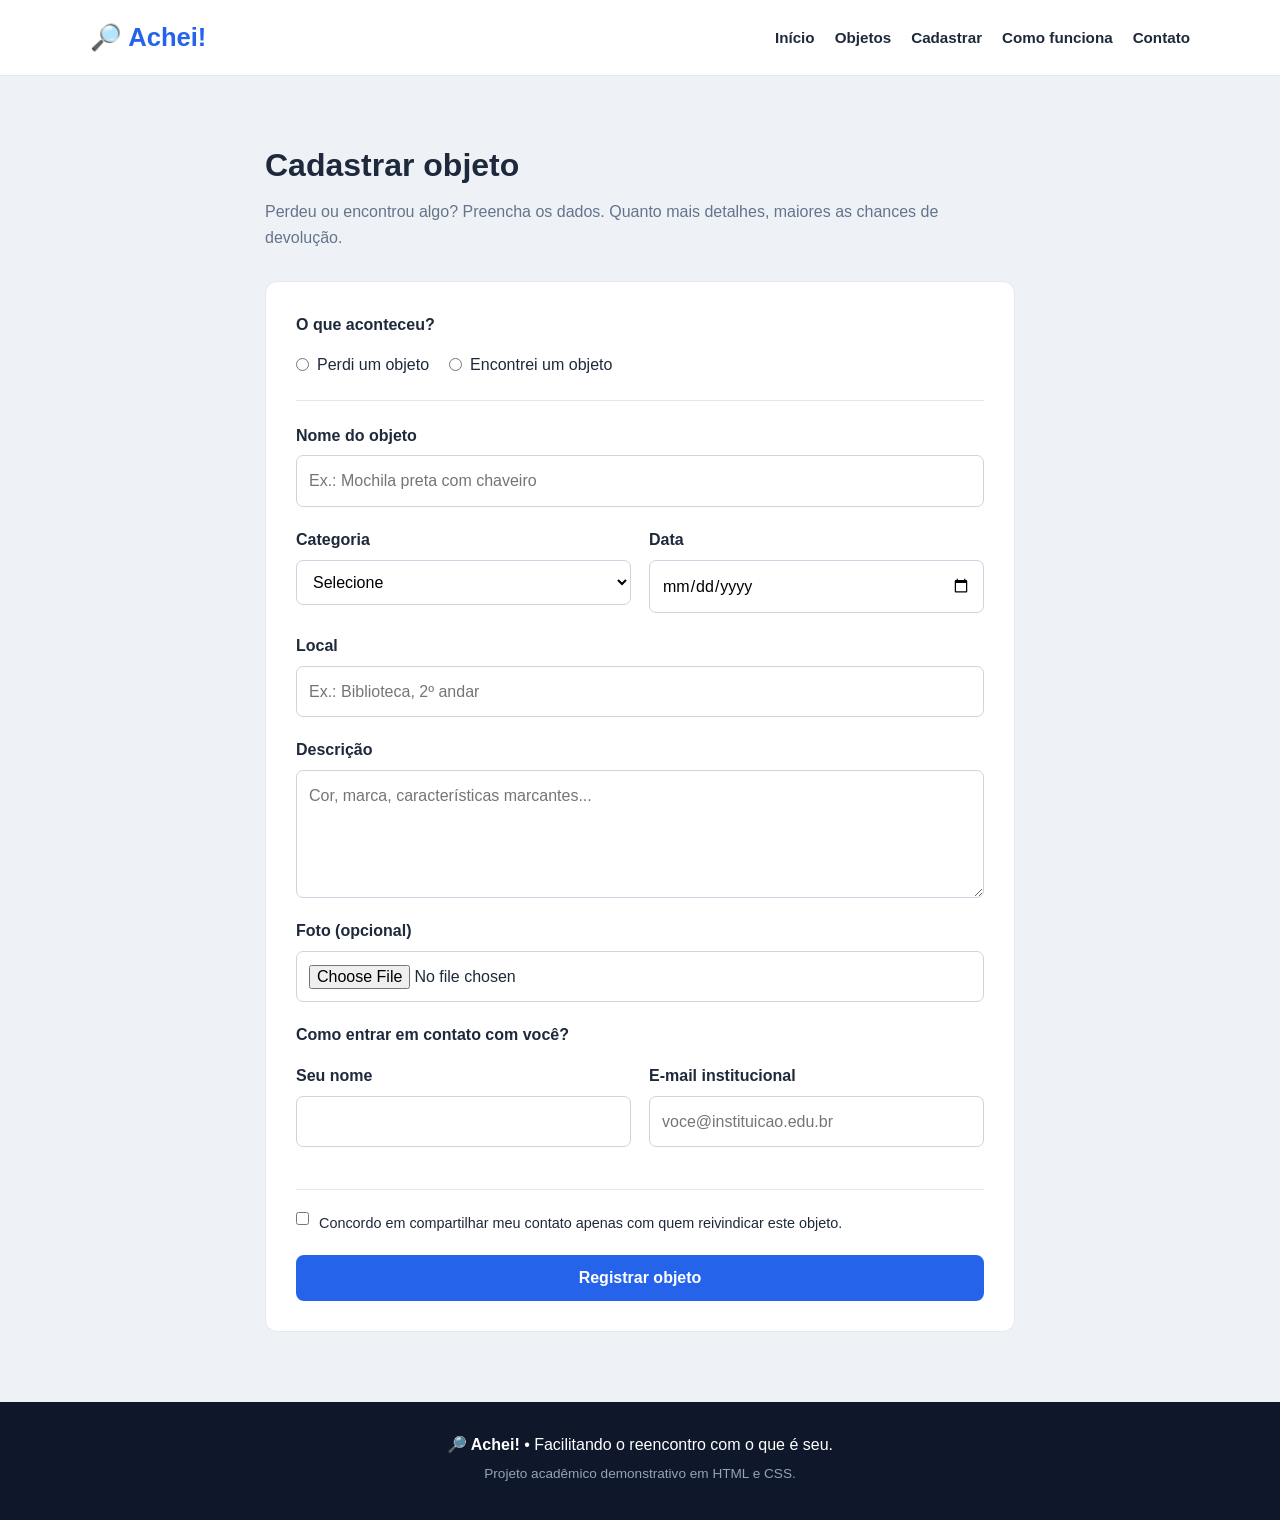
==== html/cadastrar.html @ c8e10670 "organizando e finalizando paginas" ====
<!DOCTYPE html>
<html lang="pt-BR">
<head>
    <meta charset="UTF-8">
    <meta name="viewport" content="width=device-width, initial-scale=1.0">
    <title>Achei! | Cadastrar objeto</title>
    <link rel="stylesheet" href="../css/style.css">
</head>
<body>

    <header class="topo">
        <div class="wrap topo__linha">
            <a class="marca" href="index.html">🔎 Achei!</a>

            <nav aria-label="Menu principal">
                <ul class="menu">
                    <li><a href="index.html">Início</a></li>
                    <li><a href="objetos.html">Objetos</a></li>
                    <li><a href="cadastrar.html">Cadastrar</a></li>
                    <li><a href="como-funciona.html">Como funciona</a></li>
                    <li><a href="contato.html">Contato</a></li>
                </ul>
            </nav>
        </div>
    </header>

    <main>
        <section class="bloco bloco--cinza">
            <div class="wrap estreito">
                <h2>Cadastrar objeto</h2>

                <p class="intro">
                    Perdeu ou encontrou algo? Preencha os dados.
                    Quanto mais detalhes, maiores as chances de devolução.
                </p>

                <form class="formulario" action="#" method="post" enctype="multipart/form-data">

                    <fieldset class="grupo">
                        <legend>O que aconteceu?</legend>

                        <div class="opcoes">
                            <label class="opcao">
                                <input type="radio" name="situacao" value="perdido" required>
                                Perdi um objeto
                            </label>

                            <label class="opcao">
                                <input type="radio" name="situacao" value="encontrado">
                                Encontrei um objeto
                            </label>
                        </div>
                    </fieldset>

                    <div class="campo">
                        <label for="objeto">Nome do objeto</label>
                        <input type="text" id="objeto" name="objeto"
                            placeholder="Ex.: Mochila preta com chaveiro" required>
                    </div>

                    <div class="dupla">
                        <div class="campo">
                            <label for="categoria">Categoria</label>

                            <select id="categoria" name="categoria" required>
                                <option value="">Selecione</option>
                                <option>Eletrônicos</option>
                                <option>Documentos</option>
                                <option>Vestuário</option>
                                <option>Material escolar</option>
                                <option>Outros</option>
                            </select>
                        </div>

                        <div class="campo">
                            <label for="data">Data</label>
                            <input type="date" id="data" name="data" required>
                        </div>
                    </div>

                    <div class="campo">
                        <label for="local">Local</label>
                        <input type="text" id="local" name="local"
                            placeholder="Ex.: Biblioteca, 2º andar" required>
                    </div>

                    <div class="campo">
                        <label for="descricao">Descrição</label>
                        <textarea id="descricao" name="descricao" rows="4"
                            placeholder="Cor, marca, características marcantes..."
                            required></textarea>
                    </div>

                    <div class="campo">
                        <label for="foto">Foto (opcional)</label>
                        <input type="file" id="foto" name="foto" accept="image/*">
                    </div>

                    <fieldset class="grupo">
                        <legend>Como entrar em contato com você?</legend>

                        <div class="dupla">
                            <div class="campo">
                                <label for="nome">Seu nome</label>
                                <input type="text" id="nome" name="nome" required>
                            </div>

                            <div class="campo">
                                <label for="email">E-mail institucional</label>
                                <input type="email" id="email" name="email"
                                    placeholder="voce@instituicao.edu.br" required>
                            </div>
                        </div>
                    </fieldset>

                    <label class="consentimento">
                        <input type="checkbox" name="consentimento" required>
                        Concordo em compartilhar meu contato apenas com quem
                        reivindicar este objeto.
                    </label>

                    <button class="btn btn--cheio" type="submit">
                        Registrar objeto
                    </button>

                </form>
            </div>
        </section>
    </main>

    <footer class="rodape">
        <div class="wrap">
            <p><strong>🔎 Achei!</strong> • Facilitando o reencontro com o que é seu.</p>
            <p class="pequeno">Projeto acadêmico demonstrativo em HTML e CSS.</p>
        </div>
    </footer>

</body>
</html>
---- css/style.css ----
/* ===== Variáveis ===== */

:root {
    --principal: #2563eb;
    --principal-escuro: #1d4ed8;
    --fundo: #f8fafc;
    --cinza: #e2e8f0;
    --texto: #1e293b;
    --texto-claro: #64748b;
    --branco: #ffffff;
    --verde: #16a34a;
    --vermelho: #dc2626;
    --raio: 12px;
}

/* ===== Configurações gerais ===== */

* {
    margin: 0;
    padding: 0;
    box-sizing: border-box;
}

html {
    scroll-behavior: smooth;
}

body {
    font-family: Arial, Helvetica, sans-serif;
    background: var(--fundo);
    color: var(--texto);
    line-height: 1.6;
}

a {
    text-decoration: none;
    color: inherit;
}

ul {
    list-style: none;
}

.wrap {
    width: min(1100px, 90%);
    margin: auto;
}

.estreito {
    max-width: 750px;
}

.bloco {
    padding: 70px 0;
}

.bloco--cinza {
    background: #eef2f7;
}

h1, h2, h3 {
    line-height: 1.2;
}

h2 {
    font-size: 2rem;
    margin-bottom: 15px;
}

.intro {
    color: var(--texto-claro);
    margin-bottom: 30px;
}

/* ===== Cabeçalho ===== */

.topo {
    background: var(--branco);
    border-bottom: 1px solid var(--cinza);
    position: sticky;
    top: 0;
    z-index: 10;
}

.topo__linha {
    min-height: 75px;
    display: flex;
    align-items: center;
    justify-content: space-between;
    gap: 20px;
}

.marca {
    font-size: 1.6rem;
    font-weight: bold;
    color: var(--principal);
}

.menu {
    display: flex;
    align-items: center;
    flex-wrap: wrap;
    gap: 20px;
}

.menu a {
    font-weight: bold;
    font-size: 0.95rem;
    transition: color 0.2s;
}

.menu a:hover {
    color: var(--principal);
}

/* ===== Botões ===== */

.btn {
    display: inline-block;
    background: var(--principal);
    color: var(--branco);
    padding: 12px 22px;
    border-radius: 8px;
    font-weight: bold;
    border: 2px solid var(--principal);
    cursor: pointer;
    transition: 0.2s;
}

.btn:hover {
    background: var(--principal-escuro);
    border-color: var(--principal-escuro);
}

.btn--vazado {
    background: transparent;
    color: var(--principal);
}

.btn--vazado:hover {
    background: var(--principal);
    color: var(--branco);
}

.btn--mini {
    padding: 9px 14px;
    font-size: 0.85rem;
}

.btn--cheio {
    width: 100%;
    font-size: 1rem;
}

/* ===== Página inicial ===== */

.hero {
    padding: 90px 0;
    background: linear-gradient(135deg, #eff6ff, #dbeafe);
}

.hero__grade {
    display: grid;
    grid-template-columns: 1.4fr 1fr;
    align-items: center;
    gap: 50px;
}

.etiqueta {
    color: var(--principal);
    font-weight: bold;
    margin-bottom: 15px;
}

.hero h1 {
    font-size: clamp(2.2rem, 5vw, 3.7rem);
    margin-bottom: 20px;
}

.hero h1 em {
    color: var(--principal);
    font-style: normal;
}

.lead {
    font-size: 1.1rem;
    color: var(--texto-claro);
    max-width: 600px;
    margin-bottom: 25px;
}

.acoes {
    display: flex;
    flex-wrap: wrap;
    gap: 12px;
}

.hero__cards {
    display: grid;
    grid-template-columns: 1fr 1fr;
    gap: 15px;
}

.hero__cards li {
    background: var(--branco);
    padding: 25px 15px;
    border-radius: var(--raio);
    box-shadow: 0 5px 20px rgba(0, 0, 0, 0.06);
    text-align: center;
    font-size: 2rem;
}

.hero__cards span {
    display: block;
    font-size: 1rem;
    font-weight: bold;
    margin-top: 8px;
}

/* ===== Painel e filtros ===== */

.painel {
    background: var(--branco);
    padding: 25px;
    border-radius: var(--raio);
    border: 1px solid var(--cinza);
}

.filtro {
    border: 0;
    border-bottom: 1px solid var(--cinza);
    padding: 0 0 18px;
    margin-bottom: 20px;
}

.filtro legend {
    font-weight: bold;
    margin-bottom: 12px;
}

.filtro input {
    position: absolute;
    opacity: 0;
    pointer-events: none;
}

.filtro label {
    display: inline-block;
    padding: 7px 13px;
    margin: 3px;
    border: 1px solid var(--cinza);
    border-radius: 20px;
    cursor: pointer;
    font-size: 0.9rem;
}

.filtro input:checked + label {
    background: var(--principal);
    color: var(--branco);
    border-color: var(--principal);
}

/* ===== Cartões de objetos ===== */

.grade {
    display: grid;
    grid-template-columns: repeat(2, 1fr);
    gap: 20px;
}

.item {
    border: 1px solid var(--cinza);
    padding: 22px;
    border-radius: var(--raio);
    background: var(--branco);
    display: flex;
    flex-direction: column;
    gap: 12px;
}

.item__topo {
    display: flex;
    justify-content: space-between;
    align-items: center;
    gap: 10px;
    font-size: 0.85rem;
    color: var(--texto-claro);
}

.tag {
    padding: 5px 10px;
    border-radius: 20px;
    font-weight: bold;
}

.tag--perdido {
    background: #fee2e2;
    color: #b91c1c;
}

.tag--encontrado {
    background: #dcfce7;
    color: #15803d;
}

.item__emoji {
    font-size: 2.5rem;
}

.item h3 {
    font-size: 1.2rem;
}

.item p {
    color: var(--texto-claro);
}

.meta {
    display: flex;
    flex-direction: column;
    gap: 5px;
    font-size: 0.9rem;
}

.contato {
    color: var(--principal);
    font-weight: bold;
    margin-top: 5px;
}

.contato:hover {
    text-decoration: underline;
}

.aviso {
    color: var(--texto-claro);
    font-size: 0.9rem;
    margin-top: 20px;
}

/* ===== Status dos objetos ===== */

.chk {
    position: absolute;
    opacity: 0;
}

.selo-status {
    font-size: 0.85rem;
    font-weight: bold;
}

.status--aberto {
    color: var(--verde);
}

.status--resolvido {
    color: var(--texto-claro);
    display: none;
}

.resolver {
    cursor: pointer;
    font-size: 0.85rem;
    font-weight: bold;
    color: var(--principal);
}

.txt-resolvido {
    display: none;
}

.item:has(.chk:checked) .status--aberto {
    display: none;
}

.item:has(.chk:checked) .status--resolvido {
    display: inline;
}

.item:has(.chk:checked) .txt-aberto {
    display: none;
}

.item:has(.chk:checked) .txt-resolvido {
    display: inline;
}

/* ===== Lógica dos filtros em CSS ===== */

.painel:has(#t-perdido:checked)
.item:not([data-tipo="perdido"]) {
    display: none;
}

.painel:has(#t-encontrado:checked)
.item:not([data-tipo="encontrado"]) {
    display: none;
}

.painel:has(#c-eletronicos:checked)
.item:not([data-cat="eletronicos"]) {
    display: none;
}

.painel:has(#c-documentos:checked)
.item:not([data-cat="documentos"]) {
    display: none;
}

.painel:has(#c-vestuario:checked)
.item:not([data-cat="vestuario"]) {
    display: none;
}

.painel:has(#c-material:checked)
.item:not([data-cat="material"]) {
    display: none;
}

.painel:has(#c-outros:checked)
.item:not([data-cat="outros"]) {
    display: none;
}

.painel:has(#s-aberto:checked)
.item:has(.chk:checked) {
    display: none;
}

.painel:has(#s-resolvido:checked)
.item:not(:has(.chk:checked)) {
    display: none;
}

/* ===== Formulário ===== */

.formulario {
    background: var(--branco);
    padding: 30px;
    border-radius: var(--raio);
    border: 1px solid var(--cinza);
}

.grupo {
    border: 0;
    border-bottom: 1px solid var(--cinza);
    padding-bottom: 22px;
    margin-bottom: 22px;
}

.grupo legend {
    font-weight: bold;
    margin-bottom: 15px;
}

.opcoes {
    display: flex;
    flex-wrap: wrap;
    gap: 20px;
}

.opcao {
    display: flex;
    align-items: center;
    gap: 8px;
}

.campo {
    display: flex;
    flex-direction: column;
    gap: 7px;
    margin-bottom: 20px;
    flex: 1;
}

.campo label {
    font-weight: bold;
}

.campo input,
.campo select,
.campo textarea {
    width: 100%;
    padding: 12px;
    border: 1px solid #cbd5e1;
    border-radius: 7px;
    font: inherit;
    background: var(--branco);
}

.campo input:focus,
.campo select:focus,
.campo textarea:focus {
    outline: 2px solid var(--principal);
    border-color: var(--principal);
}

.campo textarea {
    resize: vertical;
}

.dupla {
    display: flex;
    gap: 18px;
}

.consentimento {
    display: flex;
    align-items: flex-start;
    gap: 10px;
    margin: 20px 0;
    font-size: 0.9rem;
}

/* ===== Como funciona ===== */

.passos {
    display: grid;
    grid-template-columns: repeat(4, 1fr);
    gap: 18px;
    margin: 35px 0;
}

.passos li {
    background: var(--branco);
    border: 1px solid var(--cinza);
    padding: 22px;
    border-radius: var(--raio);
}

.num {
    display: inline-flex;
    width: 38px;
    height: 38px;
    align-items: center;
    justify-content: center;
    border-radius: 50%;
    background: var(--principal);
    color: var(--branco);
    font-weight: bold;
    margin-bottom: 15px;
}

.passos h3 {
    margin-bottom: 10px;
}

.passos p {
    color: var(--texto-claro);
    font-size: 0.95rem;
}

.dicas {
    background: #eff6ff;
    border-left: 4px solid var(--principal);
    padding: 22px;
    border-radius: 8px;
    margin-top: 30px;
}

.dicas h3 {
    margin-bottom: 12px;
}

.dicas ul {
    padding-left: 20px;
    list-style: disc;
}

.dicas li {
    margin-bottom: 8px;
}

/* ===== Perguntas frequentes ===== */

details {
    background: var(--branco);
    border: 1px solid var(--cinza);
    border-radius: 8px;
    padding: 18px;
    margin-bottom: 12px;
}

summary {
    font-weight: bold;
    cursor: pointer;
}

details p {
    color: var(--texto-claro);
    margin-top: 12px;
}

/* ===== Rodapé ===== */

.rodape {
    background: #0f172a;
    color: var(--branco);
    padding: 30px 0;
    text-align: center;
}

.rodape p {
    margin-bottom: 5px;
}

.pequeno {
    color: #94a3b8;
    font-size: 0.85rem;
}

/* ===== Acessibilidade ===== */

.pular {
    position: absolute;
    left: -9999px;
}

.pular:focus {
    position: static;
    display: inline-block;
    padding: 10px;
    background: var(--principal);
    color: var(--branco);
}

/* ===== Responsividade ===== */

@media (max-width: 800px) {
    .topo__linha {
        flex-direction: column;
        padding: 15px 0;
    }

    .menu {
        justify-content: center;
        gap: 12px;
    }

    .hero__grade {
        grid-template-columns: 1fr;
    }

    .passos {
        grid-template-columns: repeat(2, 1fr);
    }
}

@media (max-width: 550px) {
    .grade {
        grid-template-columns: 1fr;
    }

    .passos {
        grid-template-columns: 1fr;
    }

    .dupla {
        flex-direction: column;
        gap: 0;
    }

    .hero {
        padding: 55px 0;
    }

    .bloco {
        padding: 45px 0;
    }

    .acoes {
        flex-direction: column;
    }

    .acoes .btn {
        text-align: center;
    }

    .menu {
        gap: 10px;
    }

    .menu a {
        font-size: 0.85rem;
    }

    .formulario {
        padding: 20px;
    }
}
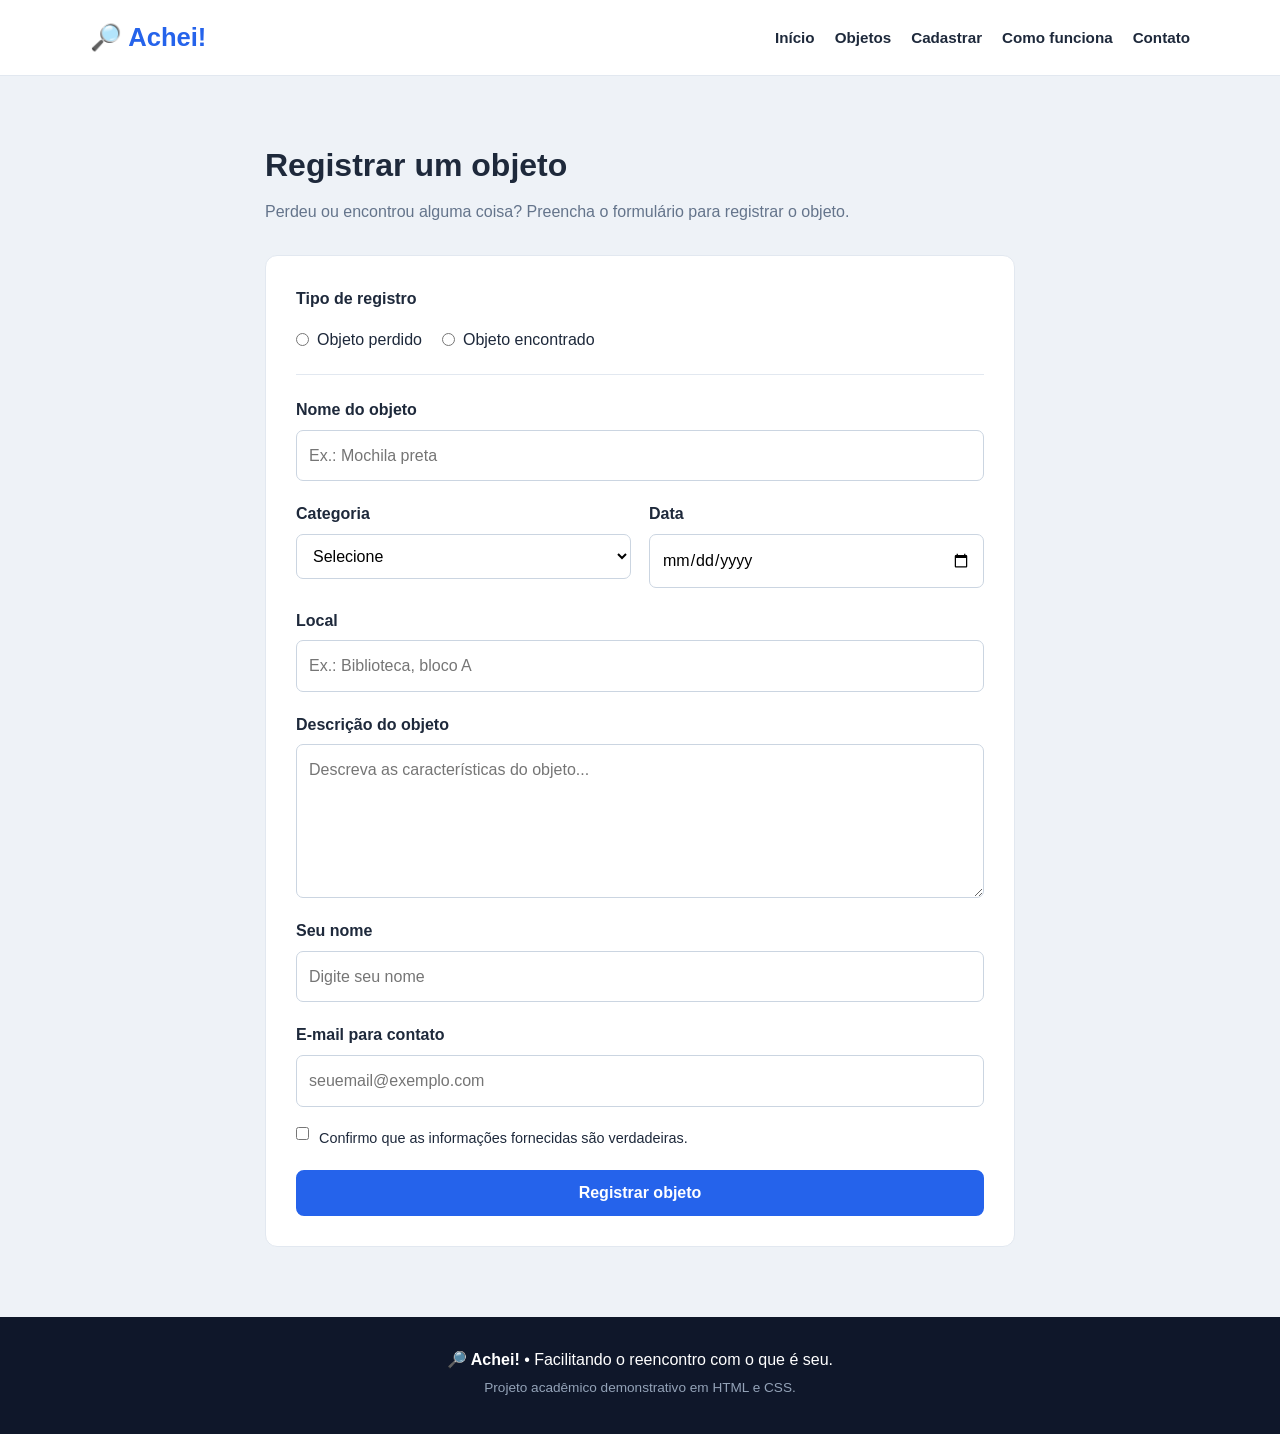
==== commit 4af2e58e: "refactor: atualiza formulario de registro em cadastrar.html" ====
--- a/html/cadastrar.html
+++ b/html/cadastrar.html
@@ -3,7 +3,7 @@
 <head>
     <meta charset="UTF-8">
     <meta name="viewport" content="width=device-width, initial-scale=1.0">
-    <title>Achei! | Cadastrar objeto</title>
+    <title>Achei! | Registrar objeto</title>
     <link rel="stylesheet" href="../css/style.css">
 </head>
 <body>
@@ -12,7 +12,7 @@
         <div class="wrap topo__linha">
             <a class="marca" href="index.html">🔎 Achei!</a>
 
-            <nav aria-label="Menu principal">
+            <nav>
                 <ul class="menu">
                     <li><a href="index.html">Início</a></li>
                     <li><a href="objetos.html">Objetos</a></li>
@@ -27,35 +27,40 @@
     <main>
         <section class="bloco bloco--cinza">
             <div class="wrap estreito">
-                <h2>Cadastrar objeto</h2>
+
+                <h2>Registrar um objeto</h2>
 
                 <p class="intro">
-                    Perdeu ou encontrou algo? Preencha os dados.
-                    Quanto mais detalhes, maiores as chances de devolução.
+                    Perdeu ou encontrou alguma coisa?
+                    Preencha o formulário para registrar o objeto.
                 </p>
 
-                <form class="formulario" action="#" method="post" enctype="multipart/form-data">
+                <form class="formulario" action="confirmacao.html" method="get">
 
                     <fieldset class="grupo">
-                        <legend>O que aconteceu?</legend>
+                        <legend>Tipo de registro</legend>
 
                         <div class="opcoes">
                             <label class="opcao">
-                                <input type="radio" name="situacao" value="perdido" required>
-                                Perdi um objeto
+                                <input type="radio" name="tipo"
+                                    value="Perdido" required>
+                                Objeto perdido
                             </label>
 
                             <label class="opcao">
-                                <input type="radio" name="situacao" value="encontrado">
-                                Encontrei um objeto
+                                <input type="radio" name="tipo"
+                                    value="Encontrado">
+                                Objeto encontrado
                             </label>
                         </div>
                     </fieldset>
 
                     <div class="campo">
-                        <label for="objeto">Nome do objeto</label>
-                        <input type="text" id="objeto" name="objeto"
-                            placeholder="Ex.: Mochila preta com chaveiro" required>
+                        <label for="nomeObjeto">Nome do objeto</label>
+                        <input type="text" id="nomeObjeto"
+                            name="objeto"
+                            placeholder="Ex.: Mochila preta"
+                            required>
                     </div>
 
                     <div class="dupla">
@@ -64,66 +69,61 @@
 
                             <select id="categoria" name="categoria" required>
                                 <option value="">Selecione</option>
-                                <option>Eletrônicos</option>
-                                <option>Documentos</option>
-                                <option>Vestuário</option>
-                                <option>Material escolar</option>
-                                <option>Outros</option>
+                                <option value="Eletrônicos">Eletrônicos</option>
+                                <option value="Documentos">Documentos</option>
+                                <option value="Vestuário">Vestuário</option>
+                                <option value="Material escolar">Material escolar</option>
+                                <option value="Outros">Outros</option>
                             </select>
                         </div>
 
                         <div class="campo">
                             <label for="data">Data</label>
-                            <input type="date" id="data" name="data" required>
+                            <input type="date" id="data"
+                                name="data" required>
                         </div>
                     </div>
 
                     <div class="campo">
                         <label for="local">Local</label>
                         <input type="text" id="local" name="local"
-                            placeholder="Ex.: Biblioteca, 2º andar" required>
+                            placeholder="Ex.: Biblioteca, bloco A"
+                            required>
                     </div>
 
                     <div class="campo">
-                        <label for="descricao">Descrição</label>
-                        <textarea id="descricao" name="descricao" rows="4"
-                            placeholder="Cor, marca, características marcantes..."
+                        <label for="descricao">Descrição do objeto</label>
+                        <textarea id="descricao" name="descricao"
+                            rows="5"
+                            placeholder="Descreva as características do objeto..."
                             required></textarea>
                     </div>
 
                     <div class="campo">
-                        <label for="foto">Foto (opcional)</label>
-                        <input type="file" id="foto" name="foto" accept="image/*">
+                        <label for="nome">Seu nome</label>
+                        <input type="text" id="nome" name="nome"
+                            placeholder="Digite seu nome"
+                            required>
                     </div>
 
-                    <fieldset class="grupo">
-                        <legend>Como entrar em contato com você?</legend>
-
-                        <div class="dupla">
-                            <div class="campo">
-                                <label for="nome">Seu nome</label>
-                                <input type="text" id="nome" name="nome" required>
-                            </div>
-
-                            <div class="campo">
-                                <label for="email">E-mail institucional</label>
-                                <input type="email" id="email" name="email"
-                                    placeholder="voce@instituicao.edu.br" required>
-                            </div>
-                        </div>
-                    </fieldset>
+                    <div class="campo">
+                        <label for="email">E-mail para contato</label>
+                        <input type="email" id="email" name="email"
+                            placeholder="seuemail@exemplo.com"
+                            required>
+                    </div>
 
                     <label class="consentimento">
-                        <input type="checkbox" name="consentimento" required>
-                        Concordo em compartilhar meu contato apenas com quem
-                        reivindicar este objeto.
+                        <input type="checkbox" required>
+                        Confirmo que as informações fornecidas são verdadeiras.
                     </label>
 
-                    <button class="btn btn--cheio" type="submit">
+                    <button type="submit" class="btn btn--cheio">
                         Registrar objeto
                     </button>
 
                 </form>
+
             </div>
         </section>
     </main>
@@ -136,4 +136,4 @@
     </footer>
 
 </body>
-</html>+</html>
